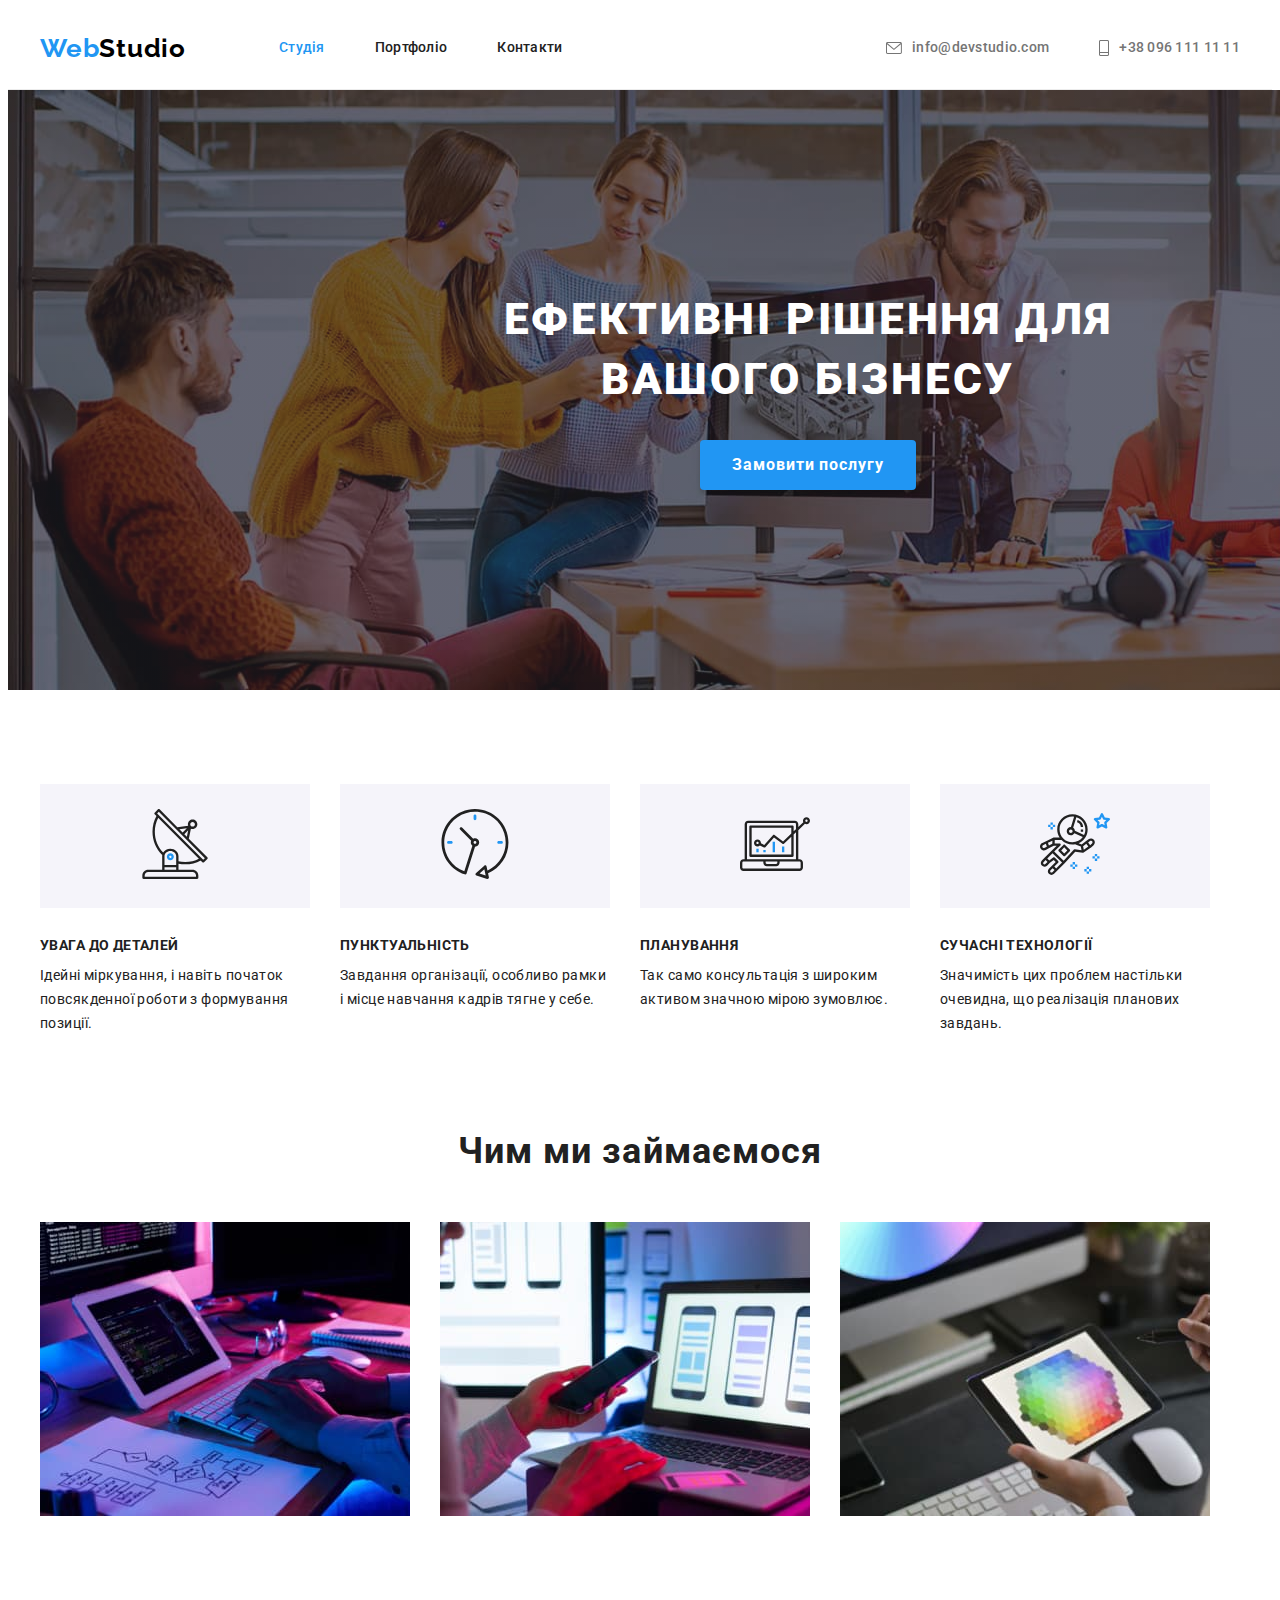
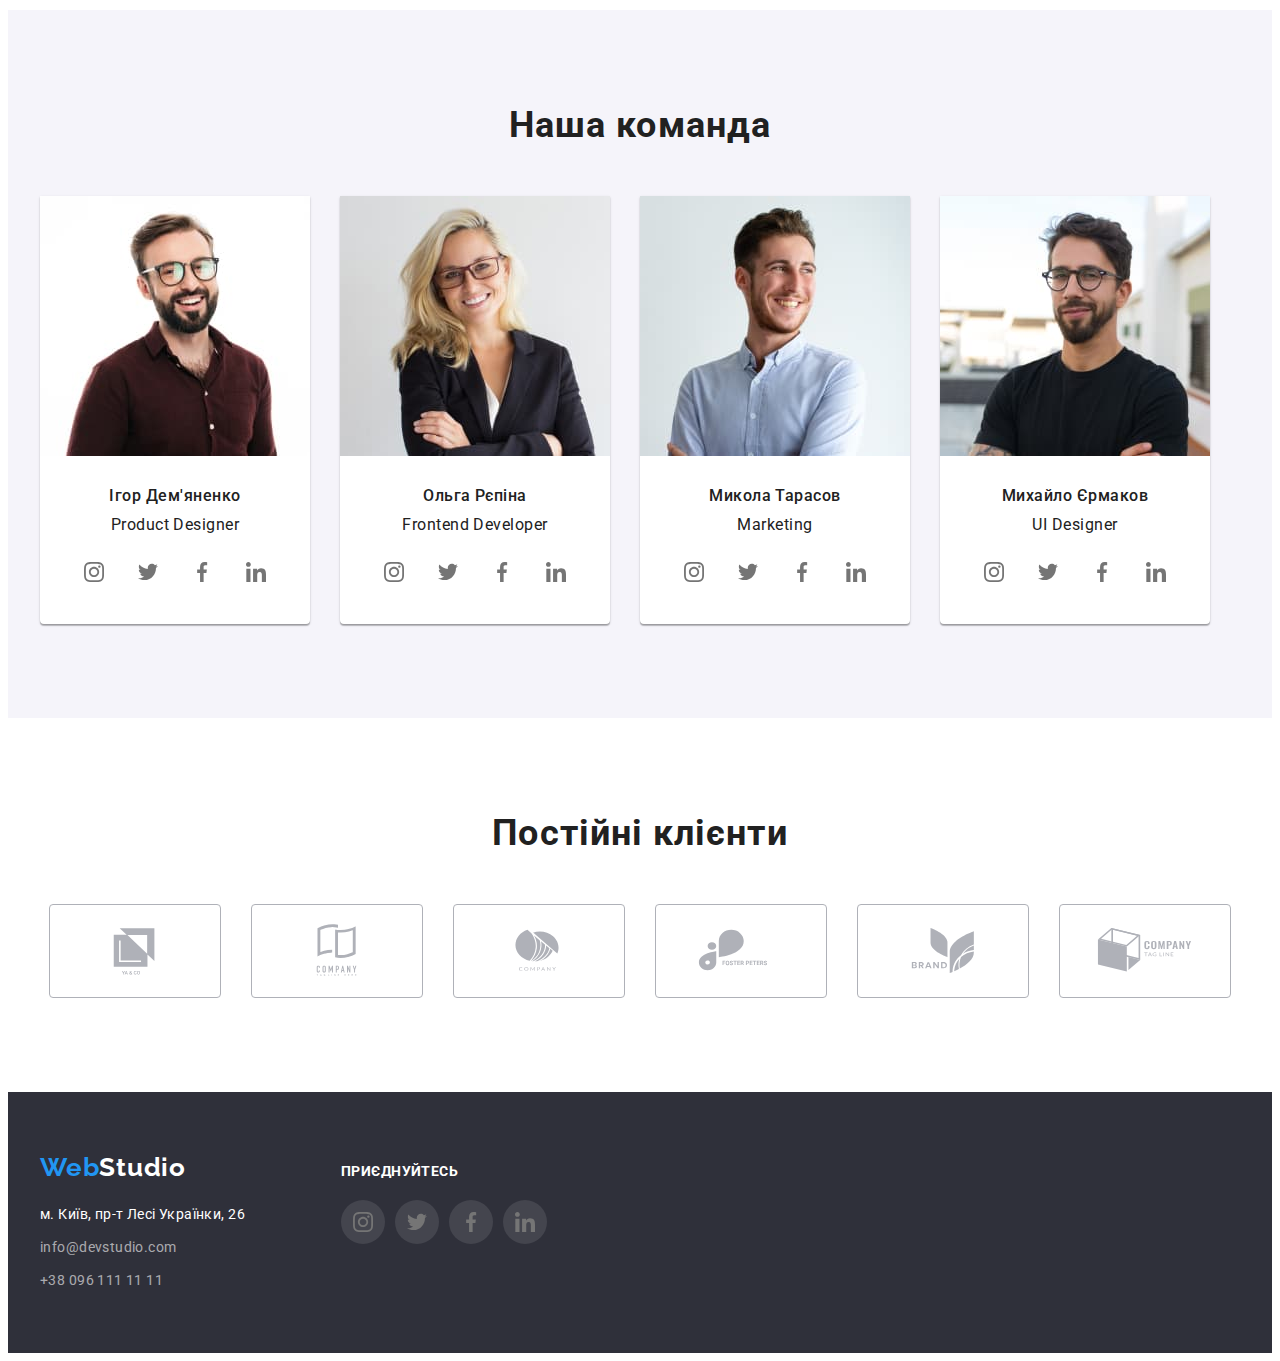
==== index.html @ b67f844f "add svg" ====
<!DOCTYPE html>
<html lang="uk">
  <head>
    <meta charset="UTF-8" />
    <meta http-equiv="X-UA-Compatible" content="IE=edge" />
    <meta name="viewport" content="width=device-width, initial-scale=1.0" />
    <title>Студія</title>
    <link rel="preconnect" href="https://fonts.googleapis.com" />
    <link rel="preconnect" href="https://fonts.gstatic.com" crossorigin />
    <link
      href="https://fonts.googleapis.com/css2?family=Raleway:wght@700&family=Roboto:wght@400;500;700;900&display=swap"
      rel="stylesheet" />
    <link
      rel="stylesheet"
      href="https://cdnjs.cloudflare.com/ajax/libs/modern-normalize/1.1.0/modern-normalize.min.css"
      integrity="sha512-wpPYUAdjBVSE4KJnH1VR1HeZfpl1ub8YT/NKx4PuQ5NmX2tKuGu6U/JRp5y+Y8XG2tV+wKQpNHVUX03MfMFn9Q=="
      crossorigin="anonymous"
      referrerpolicy="no-referrer" />
    <link rel="stylesheet" href="./css/styles.css" />
  </head>
  <body>
    <!-- Шапка сайта -->
    <header class="page-header">
      <div class="container">
        <div class="header-container">
          <nav class="header-nav">
            <a class="logo link logotype" href="./index.html">Web<span class="header-logo">Studio</span></a>
            <ul class="site-nav list">
              <li>
                <a class="nav-menu link current" href="./index.html">Студія</a>
              </li>
              <li>
                <a class="nav-menu link" href="./portfolio.html">Портфоліо</a>
              </li>
              <li><a class="nav-menu link" href="#">Контакти</a></li>
            </ul>
          </nav>
          <ul class="list nav-callback">
            <li>
              <a class="contacts link" href="mailto:info@devstudio.com">
                <svg width="16" height="12">
                  <use href="./images/icons.svg#icon-envelope"></use>
                </svg>
                info@devstudio.com</a
              >
            </li>
            <li>
              <a class="contacts link" href="tel:+380961111111"
                ><svg width="10" height="16">
                  <use href="./images/icons.svg#icon-smartphone"></use>
                </svg>
                +38 096 111 11 11</a
              >
            </li>
          </ul>
        </div>
      </div>
    </header>
    <main>
      <!-- Герой -->
      <section class="hero">
        <div class="container">
          <h1 class="hero-title">Ефективні рішення для вашого бізнесу</h1>
          <button type="button" class="btn primary">Замовити послугу</button>
        </div>
      </section>
      <!-- Секція переваг -->
      <section class="section">
        <div class="container container-benefits">
          <h2 class="visually-hidden">Наші переваги</h2>
          <ul class="list items-benefits">
            <li class="benefits">
              <div class="benefit-icon">
                <svg width="70" height="70">
                  <use href="./images/icons.svg#icon-antenna"></use>
                </svg>
              </div>
              <h3 class="title-benefits">Увага до деталей</h3>
              <p class="text-benefits">Ідейні міркування, і навіть початок повсякденної роботи з формування позиції.</p>
            </li>
            <li class="benefits">
              <div class="benefit-icon">
                <svg width="70" height="70">
                  <use href="./images/icons.svg#icon-clock"></use>
                </svg>
              </div>
              <h3 class="title-benefits">Пунктуальність</h3>
              <p class="text-benefits">Завдання організації, особливо рамки і місце навчання кадрів тягне у себе.</p>
            </li>
            <li class="benefits">
              <div class="benefit-icon">
                <svg width="70" height="70">
                  <use href="./images/icons.svg#icon-diagram"></use>
                </svg>
              </div>
              <h3 class="title-benefits">Планування</h3>
              <p class="text-benefits">Так само консультація з широким активом значною мірою зумовлює.</p>
            </li>
            <li class="benefits">
              <div class="benefit-icon">
                <svg width="70" height="70">
                  <use href="./images/icons.svg#icon-astronaut"></use>
                </svg>
              </div>
              <h3 class="title-benefits">Сучасні технології</h3>
              <p class="text-benefits">Значимість цих проблем настільки очевидна, що реалізація планових завдань.</p>
            </li>
          </ul>
        </div>
      </section>
      <!-- Секція занять -->
      <section class="section section-work">
        <div class="container">
          <h2 class="title title-work">Чим ми займаємося</h2>
          <ul class="list work-item">
            <li>
              <img src="./images/box1.jpg" alt="Людина працює за комп’ютером" width="370" />
            </li>
            <li>
              <img src="./images/box2.jpg" alt="Людина працює за смартфоном" width="370" />
            </li>
            <li>
              <img src="./images/box3.jpg" alt="Людина працює за планшетом" width="370" />
            </li>
          </ul>
        </div>
      </section>
      <!-- Секція команди -->
      <section class="section section-team">
        <div class="container">
          <h2 class="title">Наша команда</h2>
          <ul class="list list-team-card">
            <li class="list-team">
              <img src="./images/team_card1.jpg" alt="Фото дизайнера продукту" width="270" />
              <div class="items-team">
                <h3 class="title-team">Ігор Дем'яненко</h3>
                <p lang="en" class="text team">Product Designer</p>
              </div>
              <ul class="social-list-team">
                <li>
                  <a href="#" class="social-link"
                    ><svg class="social-icon" width="20px" height="20px">
                      <use href="./images/icons.svg#icon-instagram"></use>
                    </svg>
                  </a>
                </li>
                <li>
                  <a href="#" class="social-link"
                    ><svg class="social-icon" width="20px" height="20px">
                      <use href="./images/icons.svg#icon-twitter"></use>
                    </svg>
                  </a>
                </li>
                <li>
                  <a href="#" class="social-link"
                    ><svg class="social-icon" width="20px" height="20px">
                      <use href="./images/icons.svg#icon-facebook"></use>
                    </svg>
                  </a>
                </li>
                <li>
                  <a href="#" class="social-link"
                    ><svg class="social-icon" width="20px" height="20px">
                      <use href="./images/icons.svg#icon-linkedin"></use>
                    </svg>
                  </a>
                </li>
              </ul>
            </li>
            <li class="list-team">
              <img src="./images/team_card2.jpg" alt="Фото розробника інтерфейсу" width="270" />
              <div class="items-team">
                <h3 class="title-team">Ольга Рєпіна</h3>
                <p lang="en" class="text team">Frontend Developer</p>
              </div>
              <ul class="social-list-team">
                <li>
                  <a href="#" class="social-link"
                    ><svg class="social-icon" width="20px" height="20px">
                      <use href="./images/icons.svg#icon-instagram"></use>
                    </svg>
                  </a>
                </li>
                <li>
                  <a href="#" class="social-link"
                    ><svg class="social-icon" width="20px" height="20px">
                      <use href="./images/icons.svg#icon-twitter"></use>
                    </svg>
                  </a>
                </li>
                <li>
                  <a href="#" class="social-link"
                    ><svg class="social-icon" width="20px" height="20px">
                      <use href="./images/icons.svg#icon-facebook"></use>
                    </svg>
                  </a>
                </li>
                <li>
                  <a href="#" class="social-link"
                    ><svg class="social-icon" width="20px" height="20px">
                      <use href="./images/icons.svg#icon-linkedin"></use>
                    </svg>
                  </a>
                </li>
              </ul>
            </li>
            <li class="list-team">
              <img src="./images/team_card3.jpg" alt="Фото маркетолога" width="270" />
              <div class="items-team">
                <h3 class="title-team">Микола Тарасов</h3>
                <p lang="en" class="text team">Marketing</p>
              </div>
              <ul class="social-list-team">
                <li>
                  <a href="#" class="social-link"
                    ><svg class="social-icon" width="20px" height="20px">
                      <use href="./images/icons.svg#icon-instagram"></use>
                    </svg>
                  </a>
                </li>
                <li>
                  <a href="#" class="social-link"
                    ><svg class="social-icon" width="20px" height="20px">
                      <use href="./images/icons.svg#icon-twitter"></use>
                    </svg>
                  </a>
                </li>
                <li>
                  <a href="#" class="social-link"
                    ><svg class="social-icon" width="20px" height="20px">
                      <use href="./images/icons.svg#icon-facebook"></use>
                    </svg>
                  </a>
                </li>
                <li>
                  <a href="#" class="social-link"
                    ><svg class="social-icon" width="20px" height="20px">
                      <use href="./images/icons.svg#icon-linkedin"></use>
                    </svg>
                  </a>
                </li>
              </ul>
            </li>
            <li class="list-team">
              <img src="./images/team_card4.jpg" alt="Фото дизайнера інтерфейсу користувача" width="270" />
              <div class="items-team">
                <h3 class="title-team team">Михайло Єрмаков</h3>
                <p lang="en" class="text team">UI Designer</p>
              </div>
              <ul class="social-list-team">
                <li>
                  <a href="#" class="social-link"
                    ><svg class="social-icon" width="20px" height="20px">
                      <use href="./images/icons.svg#icon-instagram"></use>
                    </svg>
                  </a>
                </li>
                <li>
                  <a href="#" class="social-link"
                    ><svg class="social-icon" width="20px" height="20px">
                      <use href="./images/icons.svg#icon-twitter"></use>
                    </svg>
                  </a>
                </li>
                <li>
                  <a href="#" class="social-link"
                    ><svg class="social-icon" width="20px" height="20px">
                      <use href="./images/icons.svg#icon-facebook"></use>
                    </svg>
                  </a>
                </li>
                <li>
                  <a href="#" class="social-link"
                    ><svg class="social-icon" width="20px" height="20px">
                      <use href="./images/icons.svg#icon-linkedin"></use>
                    </svg>
                  </a>
                </li>
              </ul>
            </li>
          </ul>
        </div>
      </section>
      <!-- Секція Постійні клієнти -->
      <section class="section section-clients">
        <h2 class="title clients-title">Постійні клієнти</h2>
        <ul class="clients-list">
          <li>
            <a href="#" class="client-link"
              ><svg width="106px" height="60px">
                <use href="./images/icons.svg#icon-Logo"></use>
              </svg>
            </a>
          </li>
          <li>
            <a href="#" class="client-link"
              ><svg width="106px" height="60px">
                <use href="./images/icons.svg#icon-Logo2"></use>
              </svg>
            </a>
          </li>
          <li>
            <a href="#" class="client-link"
              ><svg width="106px" height="60px">
                <use href="./images/icons.svg#icon-Logo3"></use>
              </svg>
            </a>
          </li>
          <li>
            <a href="#" class="client-link"
              ><svg width="106px" height="60px">
                <use href="./images/icons.svg#icon-Logo4"></use>
              </svg>
            </a>
          </li>
          <li>
            <a href="#" class="client-link"
              ><svg width="106px" height="60px">
                <use href="./images/icons.svg#icon-Logo5"></use>
              </svg>
            </a>
          </li>
          <li>
            <a href="#" class="client-link"
              ><svg width="106px" height="60px">
                <use href="./images/icons.svg#icon-Logo6"></use>
              </svg>
            </a>
          </li>
        </ul>
      </section>
    </main>
    <!-- Секція футера -->
    <footer class="footer-section">
      <div class="container container-footer">
        <div>
          <a class="logo link all-footer-logo" href="./index.html">Web<span class="footer-logo">Studio</span></a>
          <address>
            <ul class="list full-address">
              <li>
                <a
                  class="link address"
                  href="https://goo.gl/maps/CPtrU1FHBa2aNyZL9"
                  target="_blank"
                  rel="noopener noreferrer nofollow"
                  >м. Київ, пр-т Лесі Українки, 26
                </a>
              </li>
              <li>
                <a class="link callback" href="mailto:info@devstudio.com">info@devstudio.com</a>
              </li>
              <li>
                <a class="link callback" href="tel:+380961111111">+38 096 111 11 11</a>
              </li>
            </ul>
          </address>
        </div>
        <div class="social-block">
          <h3 class="social-title">Приєднуйтесь</h3>
          <ul class="social-list">
            <li>
              <a href="#" class="social-link footer-link"
                ><svg class="social-icon" width="20px" height="20px">
                  <use href="./images/icons.svg#icon-instagram"></use>
                </svg>
              </a>
            </li>
            <li>
              <a href="#" class="social-link footer-link"
                ><svg class="social-icon" width="20px" height="20px">
                  <use href="./images/icons.svg#icon-twitter"></use>
                </svg>
              </a>
            </li>
            <li>
              <a href="#" class="social-link footer-link"
                ><svg class="social-icon" width="20px" height="20px">
                  <use href="./images/icons.svg#icon-facebook"></use>
                </svg>
              </a>
            </li>
            <li>
              <a href="#" class="social-link footer-link"
                ><svg class="social-icon" width="20px" height="20px">
                  <use href="./images/icons.svg#icon-linkedin"></use>
                </svg>
              </a>
            </li>
          </ul>
        </div>
      </div>
    </footer>
  </body>
</html>
---- css/styles.css ----
:root {
  --primary-text-color: #757575;
  --title-text-color: #212121;
  --brand-color: #2196f3;
  --hover-brand-color: #188ce8;
  --black-text-color: #000000;
  --primary-color: #ffffff;
  --section-bg-color: #f5f4fa;
  --hero-footer-bg-color: #2f303a;
  --border-color: #ececec;
  --secondary-color: #afb1b8;
}
body {
  background-color: var(--primary-color);
  color: var(--primary-text-color);
  font-family: "Roboto", sans-serif;
  font-size: 14px;
  line-height: 1.14;
}
h1,
h2,
h3,
h4,
h5,
h6,
p,
ul {
  padding: 0;
  margin: 0;
}
img {
  display: block;
  max-width: 100%;
  height: auto;
}
.container {
  width: 100%;
  width: 1200px;
  margin: 0 auto;
  padding: 0 15px;
}
.list {
  list-style: none;
}
.link {
  text-decoration: none;
}
.section {
  padding: 94px 0;
  color: var(--title-text-color);
}
.title {
  font-weight: 700;
  font-size: 36px;
  line-height: 1.17;
  letter-spacing: 0.03em;
  text-align: center;
}
.visually-hidden {
  position: absolute;
  white-space: nowrap;
  width: 1px;
  height: 1px;
  overflow: hidden;
  border: 0;
  padding: 0;
  clip: rect(0 0 0 0);
  clip-path: inset(50%);
  margin: -1px;
}

/* Шапка сайту */
.header-container {
  display: flex;
  align-items: center;
  justify-content: space-between;
}
.header-nav {
  display: flex;
  align-items: center;
  justify-content: space-between;
  gap: 93px;
}
.nav-callback {
  display: flex;
  align-items: center;
  gap: 50px;
}
.page-header {
  border-bottom: 1px solid var(--border-color);
  font-weight: 500;
  letter-spacing: 0.02em;
}
.logo,
.header-logo,
.footer-logo {
  font-family: "Raleway", sans-serif;
  font-weight: 700;
  font-size: 26px;
  line-height: 1.19;
  letter-spacing: 0.03em;
}
.logotype {
  padding: 25px 0;
}
.logo {
  color: var(--brand-color);
}
.header-logo {
  color: var(--black-text-color);
}
.site-nav {
  display: flex;
  align-items: center;
  gap: 50px;
}
.nav-menu {
  display: block;
  padding: 32px 0;
  color: var(--title-text-color);
}
.nav-menu:hover,
.nav-menu:focus,
.current {
  color: var(--brand-color);
}
.contacts {
  display: flex;
  align-items: center;
  gap: 10px;
  padding: 32px 0;
  color: var(--primary-text-color);
  fill: var(--primary-text-color);
}
.contacts:hover,
.contacts:focus,
.nav-menu:focus {
  color: var(--brand-color);
  fill: var(--brand-color);
}

/* Стилі для сторінки студіо */
/* Hero */

.hero {
  width: 1600px;
  margin-left: auto;
  margin-right: auto;
  padding-top: 200px;
  padding-bottom: 200px;
  background-color: var(--hero-footer-bg-color);
  background-image: linear-gradient(rgba(47, 48, 58, 0.4), rgba(47, 48, 58, 0.4)), url(../images/hero.jpg);
}
.hero-title {
  display: block;
  width: 696px;
  margin-bottom: 30px;
  margin-left: auto;
  margin-right: auto;
  color: var(--primary-color);
  font-weight: 900;
  font-size: 44px;
  line-height: 1.36;
  text-align: center;
  letter-spacing: 0.06em;
  text-transform: uppercase;
}
.btn.primary {
  padding: 10px 32px;
  background-color: var(--brand-color);
  box-shadow: 0px 4px 4px rgba(0, 0, 0, 0.15);
  border-radius: 4px;
  color: var(--primary-color);
  font-weight: 700;
  font-size: 16px;
  line-height: 1.89;
  text-align: center;
  letter-spacing: 0.06em;
  display: block;
  margin-right: auto;
  margin-left: auto;
}
.btn.primary:hover {
  background-color: var(--hover-brand-color);
}
/* Секція переваг (benefits) */

.items-benefits {
  display: flex;
  align-items: baseline;
  gap: 30px;
  width: 1170px;
}
.benefits {
  width: 270px;
}
.benefit-icon {
  background-color: var(--section-bg-color);
  padding: 25px 100px;
  align-items: center;
  margin-bottom: 30px;
}
.title-benefits {
  display: inline-block;
  margin-bottom: 10px;
  font-weight: 700;
  font-size: 14px;
  line-height: 1.14;
  text-align: left;
  letter-spacing: 0.03em;
  text-transform: uppercase;
}
.text-benefits {
  line-height: 1.71;
  letter-spacing: 0.03em;
}

/* Секція занять */
.section-work {
  padding-top: 0;
}
.title-work {
  margin-bottom: 50px;
}
.work-item {
  display: flex;
  justify-items: center;
  gap: 30px;
}

/* Секція команди */
.list-team-card {
  display: flex;
  justify-items: center;
  gap: 30px;
  margin-top: 50px;
}
.items-team {
  display: flex;
  flex-direction: column;
  padding-top: 30px;
  padding-bottom: 16px;
  gap: 10px;
}
.section-team {
  padding: 94px 0;
  background-color: var(--section-bg-color);
}
.list-team {
  background-color: var(--primary-color);
  width: 270px;
  box-shadow: 0px 1px 3px rgba(0, 0, 0, 0.12), 0px 1px 1px rgba(0, 0, 0, 0.14), 0px 2px 1px rgba(0, 0, 0, 0.2);
  border-radius: 0px 0px 4px 4px;
  padding-bottom: 30px;
}
.title-team,
.text.team {
  font-size: 16px;
  line-height: 1.19;
  text-align: center;
  letter-spacing: 0.03em;
}
.title-team {
  font-weight: 500;
}
.social-list-team {
  list-style: none;
  display: flex;
  justify-content: center;
  gap: 10px;
}
.social-link {
  width: 44px;
  height: 44px;
  border-radius: 50%;
  display: flex;
  align-items: center;
  justify-content: center;
  fill: var(--primary-text-color);
}
.social-link:hover,
.social-link:focus {
  fill: var(--primary-color);
  background-color: var(--brand-color);
}
/* Постійні клієнти */
.clients-title {
  margin-bottom: 50px;
}
.clients-list {
  display: flex;
  gap: 30px;
  list-style: none;
  justify-content: center;
  align-items: center;
}
.client-link {
  display: flex;
  justify-content: center;
  align-items: center;
  width: 170px;
  height: 92px;
  border: 1px solid var(--secondary-color);
  border-radius: 4px;
  fill: var(--secondary-color);
}
.client-link:hover,
.client-link:focus {
  border-color: var(--brand-color);
  fill: var(--brand-color);
}

/* Стилі для сторінки Портфоліо */
/* Портфоліо */
.items-btn {
  display: flex;
  justify-content: center;
  gap: 8px;
}
.btn {
  padding: 6px 22px;
  background-color: var(--section-bg-color);
  border: none;
  border-radius: 4px;
  cursor: pointer;
  font-family: inherit;
  font-weight: 500;
  font-size: 16px;
  line-height: 1.62;
}
.btn:active,
.btn:hover,
.btn:focus {
  background-color: var(--brand-color);
  color: var(--primary-color);
  box-shadow: 0px 3px 1px rgba(0, 0, 0, 0.1), 0px 1px 2px rgba(0, 0, 0, 0.08), 0px 2px 2px rgba(0, 0, 0, 0.12);
}
.btn.current {
  background-color: var(--brand-color);
  color: var(--primary-color);
}
.decision {
  display: flex;
  flex-wrap: wrap;
  gap: 30px;
  margin-top: 50px;
  color: var(--primary-color);
}
.decision-items {
  padding: 20px 24px;
  border: 1px solid var(--border-color);
  border-top: none;
}
.portfolio-link:hover,
.portfolio-link:focus {
  display: block;
  box-shadow: 0px 1px 1px rgba(0, 0, 0, 0.12), 0px 4px 4px rgba(0, 0, 0, 0.06), 1px 4px 6px rgba(0, 0, 0, 0.16);
}
.list-title {
  margin-bottom: 4px;
  color: var(--title-text-color);
  font-weight: 700;
  font-size: 18px;
  line-height: 2;
  letter-spacing: 0.06em;
}
.list-text {
  color: var(--primary-text-color);
  font-size: 16px;
  line-height: 1.88;
  letter-spacing: 0.03em;
}

/* Footer */
footer {
  background-color: var(--hero-footer-bg-color);
}
.footer-section {
  padding: 60px 0;
}
.container-footer {
  display: flex;
  gap: 70px;
  align-items: baseline;
}
.all-footer-logo {
  display: block;
  margin-bottom: 20px;
}
.footer-logo {
  color: var(--primary-color);
}
.full-address {
  display: flex;
  width: 231px;
  flex-direction: column;
  gap: 9px;
}
.address,
.callback {
  line-height: 1.71;
  font-style: normal;
  letter-spacing: 0.03em;
}
.address {
  color: var(--primary-color);
}
.callback {
  display: inline-block;
  color: rgba(255, 255, 255, 0.6);
}
.callback:hover,
.callback:focus {
  color: var(--brand-color);
}
.social-block {
  width: 206px;
  margin-top: 8px;
}
.social-list {
  display: flex;
  list-style: none;
  gap: 10px;
}
.social-title {
  color: var(--primary-color);
  margin-bottom: 20px;
  font-weight: 700;
  font-size: 14px;
  line-height: 1.14;
  letter-spacing: 0.03em;
  text-transform: uppercase;
}
.footer-link {
  background-color: rgba(255, 255, 255, 0.1);
}
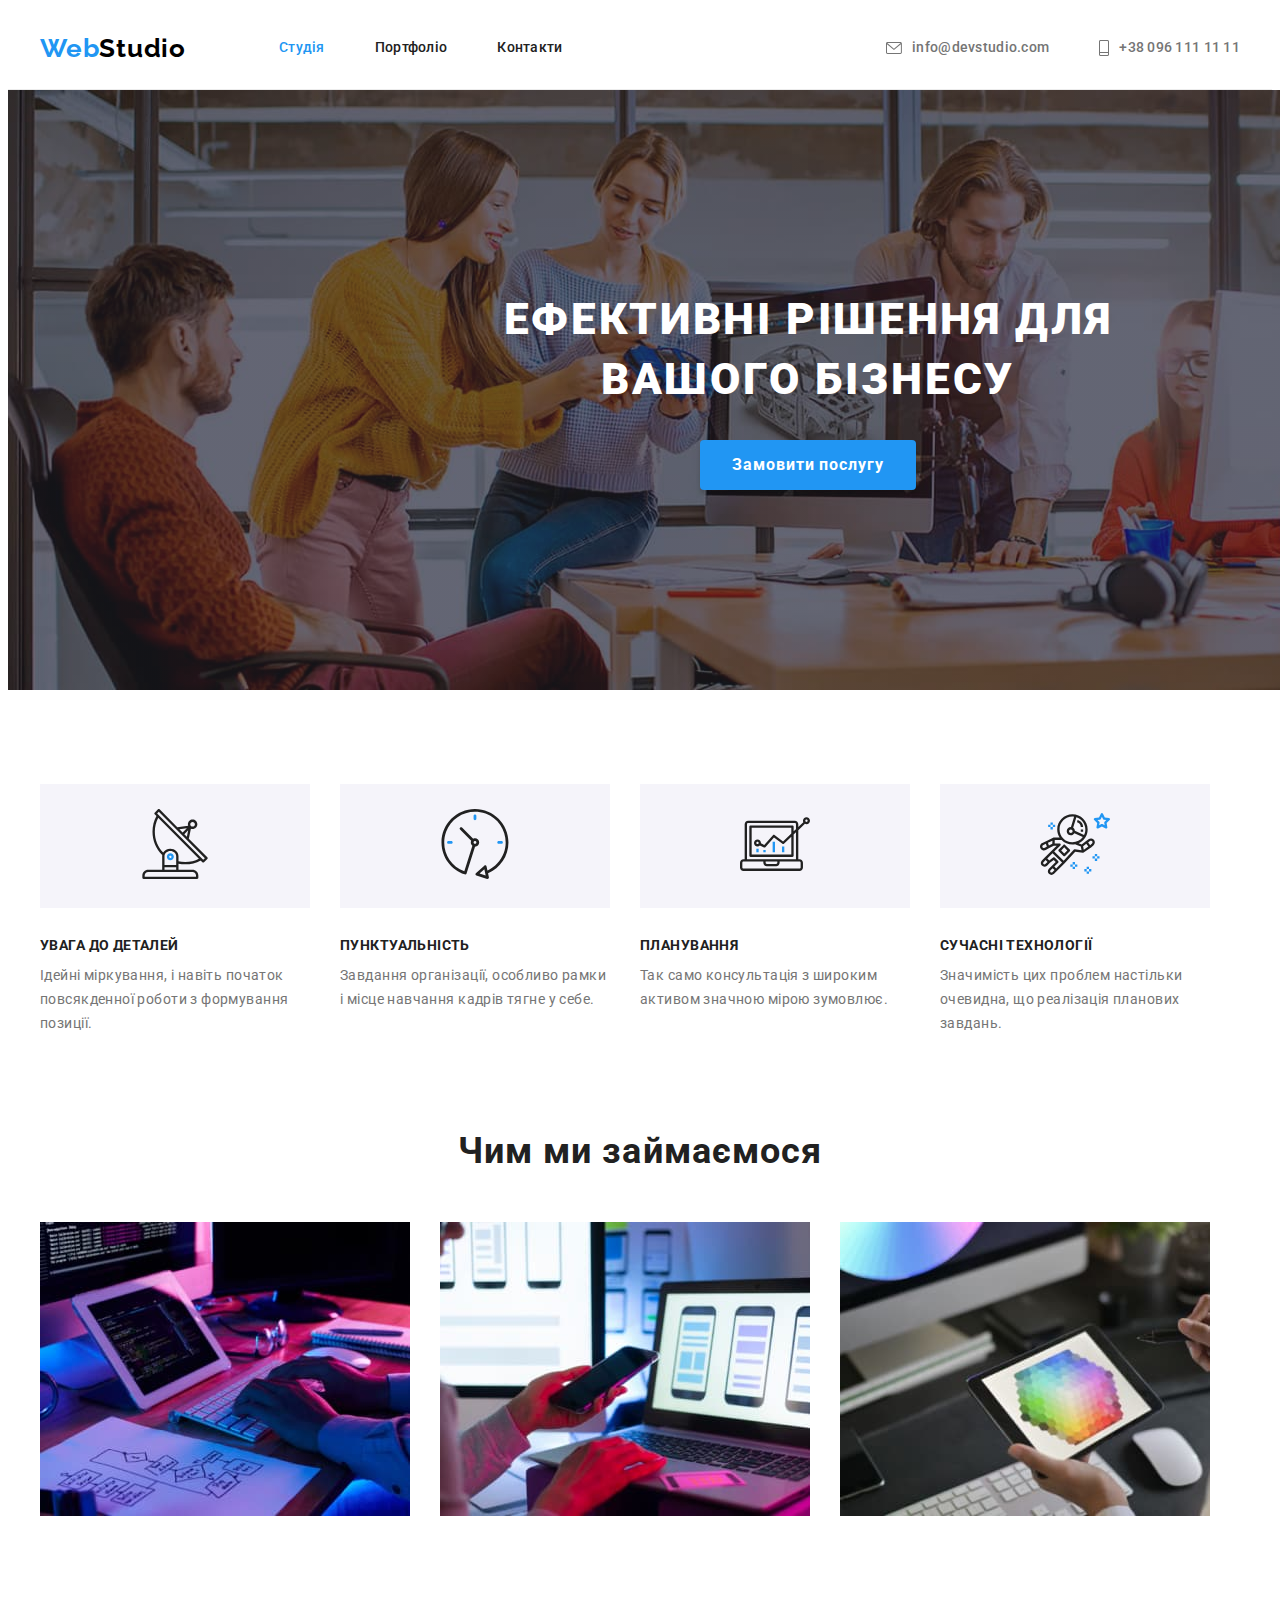
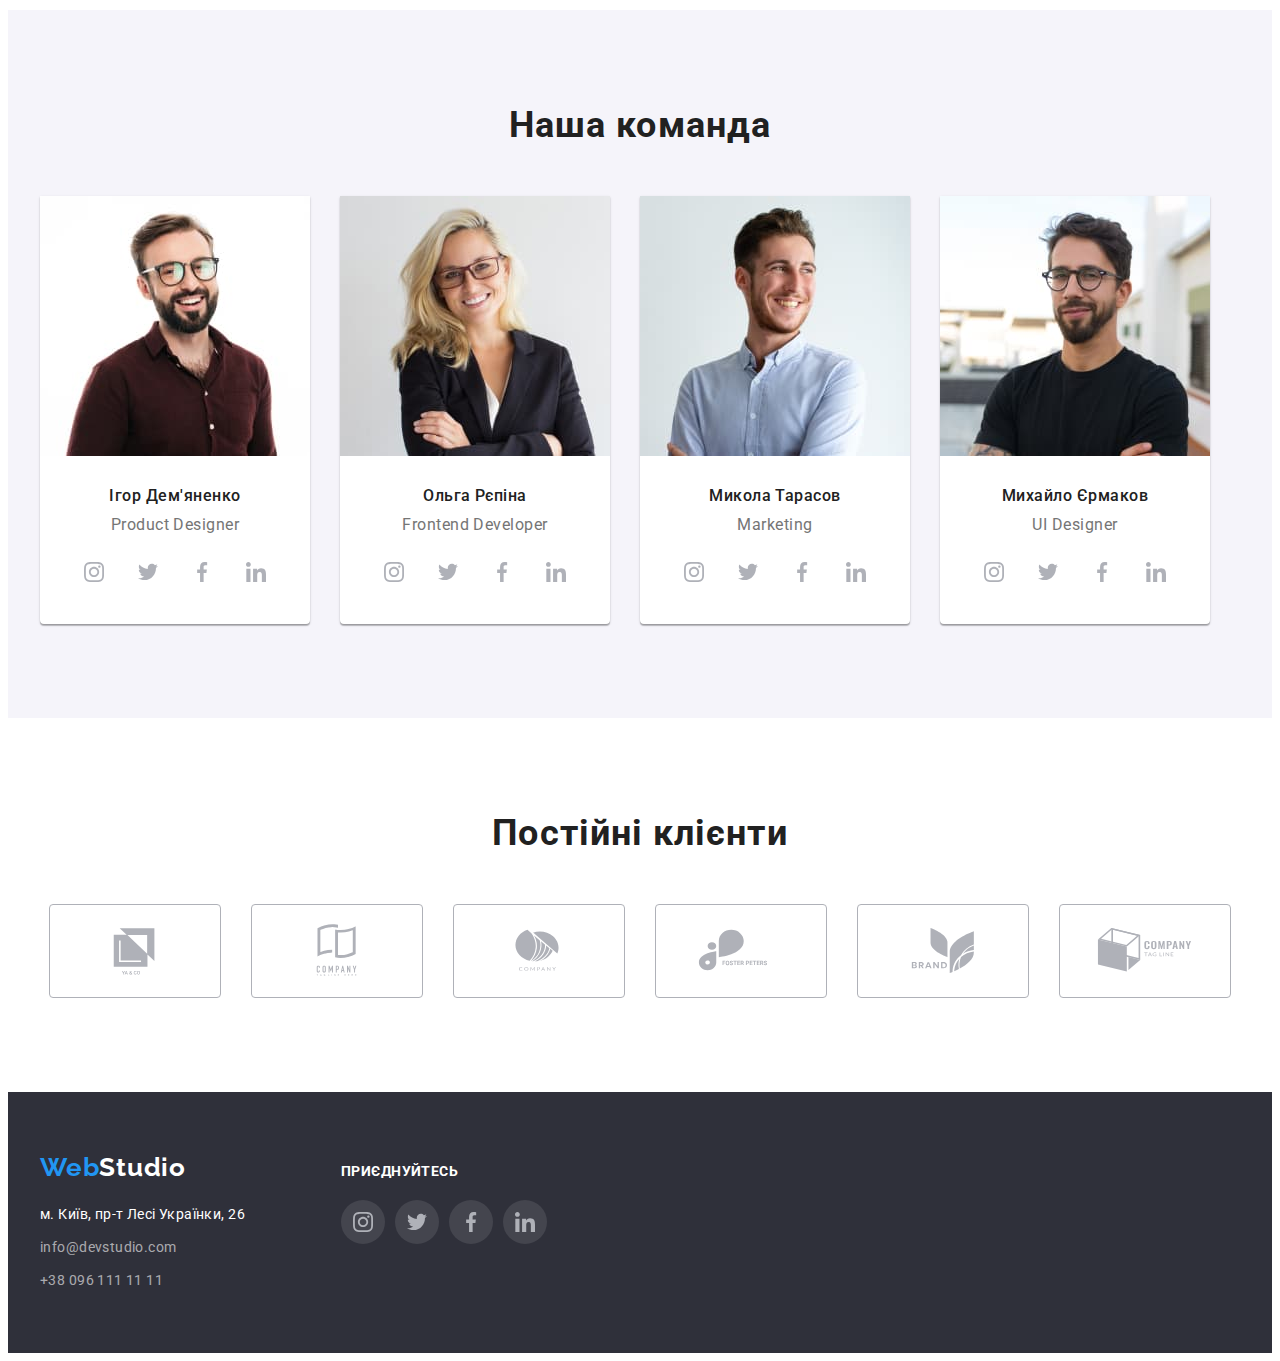
==== commit 7710bb9c: "pravki" ====
--- a/index.html
+++ b/index.html
@@ -135,199 +135,201 @@
               <div class="items-team">
                 <h3 class="title-team">Ігор Дем'яненко</h3>
                 <p lang="en" class="text team">Product Designer</p>
-              </div>
-              <ul class="social-list-team">
-                <li>
-                  <a href="#" class="social-link"
-                    ><svg class="social-icon" width="20px" height="20px">
-                      <use href="./images/icons.svg#icon-instagram"></use>
-                    </svg>
-                  </a>
-                </li>
-                <li>
-                  <a href="#" class="social-link"
-                    ><svg class="social-icon" width="20px" height="20px">
-                      <use href="./images/icons.svg#icon-twitter"></use>
-                    </svg>
-                  </a>
-                </li>
-                <li>
-                  <a href="#" class="social-link"
-                    ><svg class="social-icon" width="20px" height="20px">
-                      <use href="./images/icons.svg#icon-facebook"></use>
-                    </svg>
-                  </a>
-                </li>
-                <li>
-                  <a href="#" class="social-link"
-                    ><svg class="social-icon" width="20px" height="20px">
-                      <use href="./images/icons.svg#icon-linkedin"></use>
-                    </svg>
-                  </a>
-                </li>
-              </ul>
+                <ul class="social-list-team">
+                  <li>
+                    <a href="#" class="social-link"
+                      ><svg class="social-icon" width="20px" height="20px">
+                        <use href="./images/icons.svg#icon-instagram"></use>
+                      </svg>
+                    </a>
+                  </li>
+                  <li>
+                    <a href="#" class="social-link"
+                      ><svg class="social-icon" width="20px" height="20px">
+                        <use href="./images/icons.svg#icon-twitter"></use>
+                      </svg>
+                    </a>
+                  </li>
+                  <li>
+                    <a href="#" class="social-link"
+                      ><svg class="social-icon" width="20px" height="20px">
+                        <use href="./images/icons.svg#icon-facebook"></use>
+                      </svg>
+                    </a>
+                  </li>
+                  <li>
+                    <a href="#" class="social-link"
+                      ><svg class="social-icon" width="20px" height="20px">
+                        <use href="./images/icons.svg#icon-linkedin"></use>
+                      </svg>
+                    </a>
+                  </li>
+                </ul>
+              </div>
             </li>
             <li class="list-team">
               <img src="./images/team_card2.jpg" alt="Фото розробника інтерфейсу" width="270" />
               <div class="items-team">
                 <h3 class="title-team">Ольга Рєпіна</h3>
                 <p lang="en" class="text team">Frontend Developer</p>
-              </div>
-              <ul class="social-list-team">
-                <li>
-                  <a href="#" class="social-link"
-                    ><svg class="social-icon" width="20px" height="20px">
-                      <use href="./images/icons.svg#icon-instagram"></use>
-                    </svg>
-                  </a>
-                </li>
-                <li>
-                  <a href="#" class="social-link"
-                    ><svg class="social-icon" width="20px" height="20px">
-                      <use href="./images/icons.svg#icon-twitter"></use>
-                    </svg>
-                  </a>
-                </li>
-                <li>
-                  <a href="#" class="social-link"
-                    ><svg class="social-icon" width="20px" height="20px">
-                      <use href="./images/icons.svg#icon-facebook"></use>
-                    </svg>
-                  </a>
-                </li>
-                <li>
-                  <a href="#" class="social-link"
-                    ><svg class="social-icon" width="20px" height="20px">
-                      <use href="./images/icons.svg#icon-linkedin"></use>
-                    </svg>
-                  </a>
-                </li>
-              </ul>
+                <ul class="social-list-team">
+                  <li>
+                    <a href="#" class="social-link"
+                      ><svg class="social-icon" width="20px" height="20px">
+                        <use href="./images/icons.svg#icon-instagram"></use>
+                      </svg>
+                    </a>
+                  </li>
+                  <li>
+                    <a href="#" class="social-link"
+                      ><svg class="social-icon" width="20px" height="20px">
+                        <use href="./images/icons.svg#icon-twitter"></use>
+                      </svg>
+                    </a>
+                  </li>
+                  <li>
+                    <a href="#" class="social-link"
+                      ><svg class="social-icon" width="20px" height="20px">
+                        <use href="./images/icons.svg#icon-facebook"></use>
+                      </svg>
+                    </a>
+                  </li>
+                  <li>
+                    <a href="#" class="social-link"
+                      ><svg class="social-icon" width="20px" height="20px">
+                        <use href="./images/icons.svg#icon-linkedin"></use>
+                      </svg>
+                    </a>
+                  </li>
+                </ul>
+              </div>
             </li>
             <li class="list-team">
               <img src="./images/team_card3.jpg" alt="Фото маркетолога" width="270" />
               <div class="items-team">
                 <h3 class="title-team">Микола Тарасов</h3>
                 <p lang="en" class="text team">Marketing</p>
-              </div>
-              <ul class="social-list-team">
-                <li>
-                  <a href="#" class="social-link"
-                    ><svg class="social-icon" width="20px" height="20px">
-                      <use href="./images/icons.svg#icon-instagram"></use>
-                    </svg>
-                  </a>
-                </li>
-                <li>
-                  <a href="#" class="social-link"
-                    ><svg class="social-icon" width="20px" height="20px">
-                      <use href="./images/icons.svg#icon-twitter"></use>
-                    </svg>
-                  </a>
-                </li>
-                <li>
-                  <a href="#" class="social-link"
-                    ><svg class="social-icon" width="20px" height="20px">
-                      <use href="./images/icons.svg#icon-facebook"></use>
-                    </svg>
-                  </a>
-                </li>
-                <li>
-                  <a href="#" class="social-link"
-                    ><svg class="social-icon" width="20px" height="20px">
-                      <use href="./images/icons.svg#icon-linkedin"></use>
-                    </svg>
-                  </a>
-                </li>
-              </ul>
+                <ul class="social-list-team">
+                  <li>
+                    <a href="#" class="social-link"
+                      ><svg class="social-icon" width="20px" height="20px">
+                        <use href="./images/icons.svg#icon-instagram"></use>
+                      </svg>
+                    </a>
+                  </li>
+                  <li>
+                    <a href="#" class="social-link"
+                      ><svg class="social-icon" width="20px" height="20px">
+                        <use href="./images/icons.svg#icon-twitter"></use>
+                      </svg>
+                    </a>
+                  </li>
+                  <li>
+                    <a href="#" class="social-link"
+                      ><svg class="social-icon" width="20px" height="20px">
+                        <use href="./images/icons.svg#icon-facebook"></use>
+                      </svg>
+                    </a>
+                  </li>
+                  <li>
+                    <a href="#" class="social-link"
+                      ><svg class="social-icon" width="20px" height="20px">
+                        <use href="./images/icons.svg#icon-linkedin"></use>
+                      </svg>
+                    </a>
+                  </li>
+                </ul>
+              </div>
             </li>
             <li class="list-team">
               <img src="./images/team_card4.jpg" alt="Фото дизайнера інтерфейсу користувача" width="270" />
               <div class="items-team">
                 <h3 class="title-team team">Михайло Єрмаков</h3>
                 <p lang="en" class="text team">UI Designer</p>
-              </div>
-              <ul class="social-list-team">
-                <li>
-                  <a href="#" class="social-link"
-                    ><svg class="social-icon" width="20px" height="20px">
-                      <use href="./images/icons.svg#icon-instagram"></use>
-                    </svg>
-                  </a>
-                </li>
-                <li>
-                  <a href="#" class="social-link"
-                    ><svg class="social-icon" width="20px" height="20px">
-                      <use href="./images/icons.svg#icon-twitter"></use>
-                    </svg>
-                  </a>
-                </li>
-                <li>
-                  <a href="#" class="social-link"
-                    ><svg class="social-icon" width="20px" height="20px">
-                      <use href="./images/icons.svg#icon-facebook"></use>
-                    </svg>
-                  </a>
-                </li>
-                <li>
-                  <a href="#" class="social-link"
-                    ><svg class="social-icon" width="20px" height="20px">
-                      <use href="./images/icons.svg#icon-linkedin"></use>
-                    </svg>
-                  </a>
-                </li>
-              </ul>
+                <ul class="social-list-team">
+                  <li>
+                    <a href="#" class="social-link"
+                      ><svg class="social-icon" width="20px" height="20px">
+                        <use href="./images/icons.svg#icon-instagram"></use>
+                      </svg>
+                    </a>
+                  </li>
+                  <li>
+                    <a href="#" class="social-link"
+                      ><svg class="social-icon" width="20px" height="20px">
+                        <use href="./images/icons.svg#icon-twitter"></use>
+                      </svg>
+                    </a>
+                  </li>
+                  <li>
+                    <a href="#" class="social-link"
+                      ><svg class="social-icon" width="20px" height="20px">
+                        <use href="./images/icons.svg#icon-facebook"></use>
+                      </svg>
+                    </a>
+                  </li>
+                  <li>
+                    <a href="#" class="social-link"
+                      ><svg class="social-icon" width="20px" height="20px">
+                        <use href="./images/icons.svg#icon-linkedin"></use>
+                      </svg>
+                    </a>
+                  </li>
+                </ul>
+              </div>
             </li>
           </ul>
         </div>
       </section>
       <!-- Секція Постійні клієнти -->
       <section class="section section-clients">
-        <h2 class="title clients-title">Постійні клієнти</h2>
-        <ul class="clients-list">
-          <li>
-            <a href="#" class="client-link"
-              ><svg width="106px" height="60px">
-                <use href="./images/icons.svg#icon-Logo"></use>
-              </svg>
-            </a>
-          </li>
-          <li>
-            <a href="#" class="client-link"
-              ><svg width="106px" height="60px">
-                <use href="./images/icons.svg#icon-Logo2"></use>
-              </svg>
-            </a>
-          </li>
-          <li>
-            <a href="#" class="client-link"
-              ><svg width="106px" height="60px">
-                <use href="./images/icons.svg#icon-Logo3"></use>
-              </svg>
-            </a>
-          </li>
-          <li>
-            <a href="#" class="client-link"
-              ><svg width="106px" height="60px">
-                <use href="./images/icons.svg#icon-Logo4"></use>
-              </svg>
-            </a>
-          </li>
-          <li>
-            <a href="#" class="client-link"
-              ><svg width="106px" height="60px">
-                <use href="./images/icons.svg#icon-Logo5"></use>
-              </svg>
-            </a>
-          </li>
-          <li>
-            <a href="#" class="client-link"
-              ><svg width="106px" height="60px">
-                <use href="./images/icons.svg#icon-Logo6"></use>
-              </svg>
-            </a>
-          </li>
-        </ul>
+        <div class="container">
+          <h2 class="title clients-title">Постійні клієнти</h2>
+          <ul class="clients-list">
+            <li>
+              <a href="#" class="client-link"
+                ><svg width="106px" height="60px">
+                  <use href="./images/icons.svg#icon-Logo"></use>
+                </svg>
+              </a>
+            </li>
+            <li>
+              <a href="#" class="client-link"
+                ><svg width="106px" height="60px">
+                  <use href="./images/icons.svg#icon-Logo2"></use>
+                </svg>
+              </a>
+            </li>
+            <li>
+              <a href="#" class="client-link"
+                ><svg width="106px" height="60px">
+                  <use href="./images/icons.svg#icon-Logo3"></use>
+                </svg>
+              </a>
+            </li>
+            <li>
+              <a href="#" class="client-link"
+                ><svg width="106px" height="60px">
+                  <use href="./images/icons.svg#icon-Logo4"></use>
+                </svg>
+              </a>
+            </li>
+            <li>
+              <a href="#" class="client-link"
+                ><svg width="106px" height="60px">
+                  <use href="./images/icons.svg#icon-Logo5"></use>
+                </svg>
+              </a>
+            </li>
+            <li>
+              <a href="#" class="client-link"
+                ><svg width="106px" height="60px">
+                  <use href="./images/icons.svg#icon-Logo6"></use>
+                </svg>
+              </a>
+            </li>
+          </ul>
+        </div>
       </section>
     </main>
     <!-- Секція футера -->
@@ -356,7 +358,7 @@
           </address>
         </div>
         <div class="social-block">
-          <h3 class="social-title">Приєднуйтесь</h3>
+          <p class="social-title">Приєднуйтесь</p>
           <ul class="social-list">
             <li>
               <a href="#" class="social-link footer-link"
--- a/css/styles.css
+++ b/css/styles.css
@@ -211,6 +211,7 @@
   text-transform: uppercase;
 }
 .text-benefits {
+  color: var(--primary-text-color);
   line-height: 1.71;
   letter-spacing: 0.03em;
 }
@@ -238,9 +239,7 @@
 .items-team {
   display: flex;
   flex-direction: column;
-  padding-top: 30px;
-  padding-bottom: 16px;
-  gap: 10px;
+  padding: 30px;
 }
 .section-team {
   padding: 94px 0;
@@ -251,8 +250,7 @@
   width: 270px;
   box-shadow: 0px 1px 3px rgba(0, 0, 0, 0.12), 0px 1px 1px rgba(0, 0, 0, 0.14), 0px 2px 1px rgba(0, 0, 0, 0.2);
   border-radius: 0px 0px 4px 4px;
-  padding-bottom: 30px;
-}
+  }
 .title-team,
 .text.team {
   font-size: 16px;
@@ -262,6 +260,11 @@
 }
 .title-team {
   font-weight: 500;
+  margin-bottom: 10px;
+}
+.text.team{
+  color: var(--primary-text-color);
+  margin-bottom: 16px;
 }
 .social-list-team {
   list-style: none;
@@ -276,7 +279,7 @@
   display: flex;
   align-items: center;
   justify-content: center;
-  fill: var(--primary-text-color);
+  fill: var(--secondary-color);
 }
 .social-link:hover,
 .social-link:focus {
